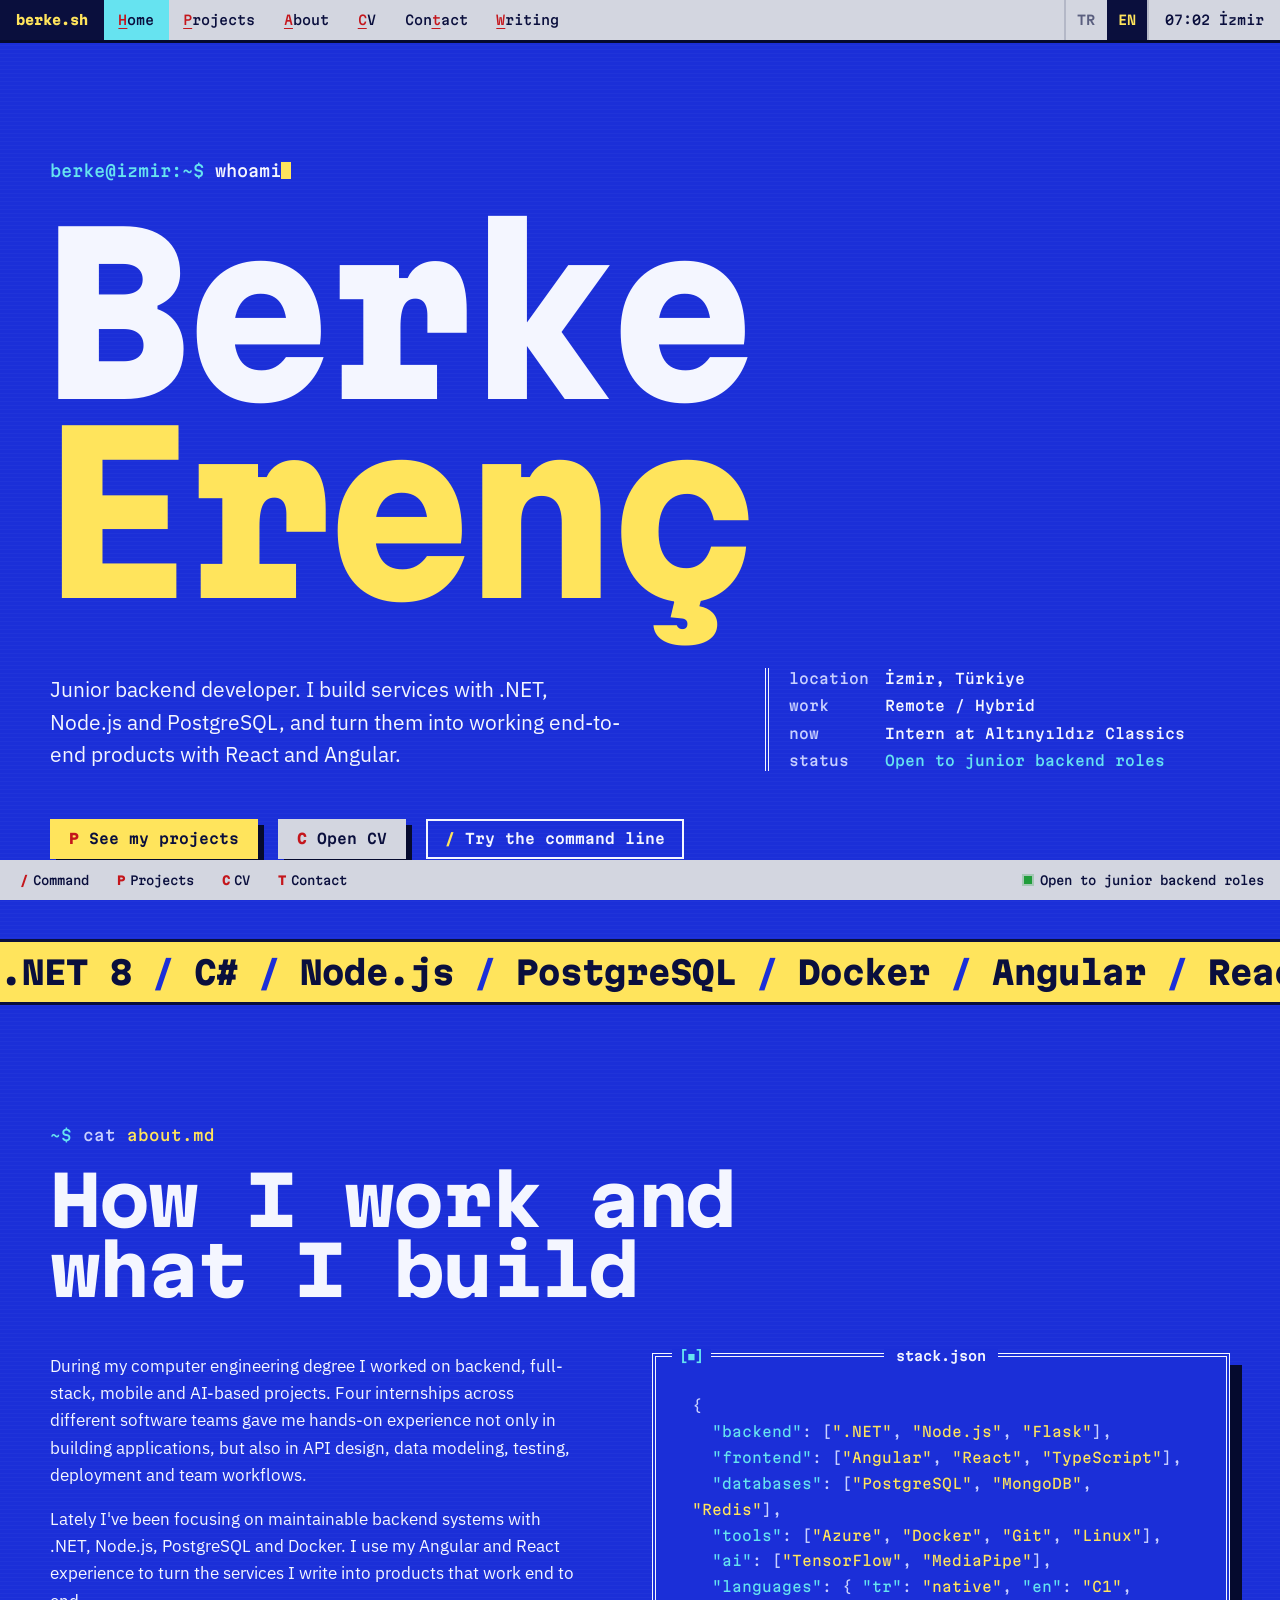
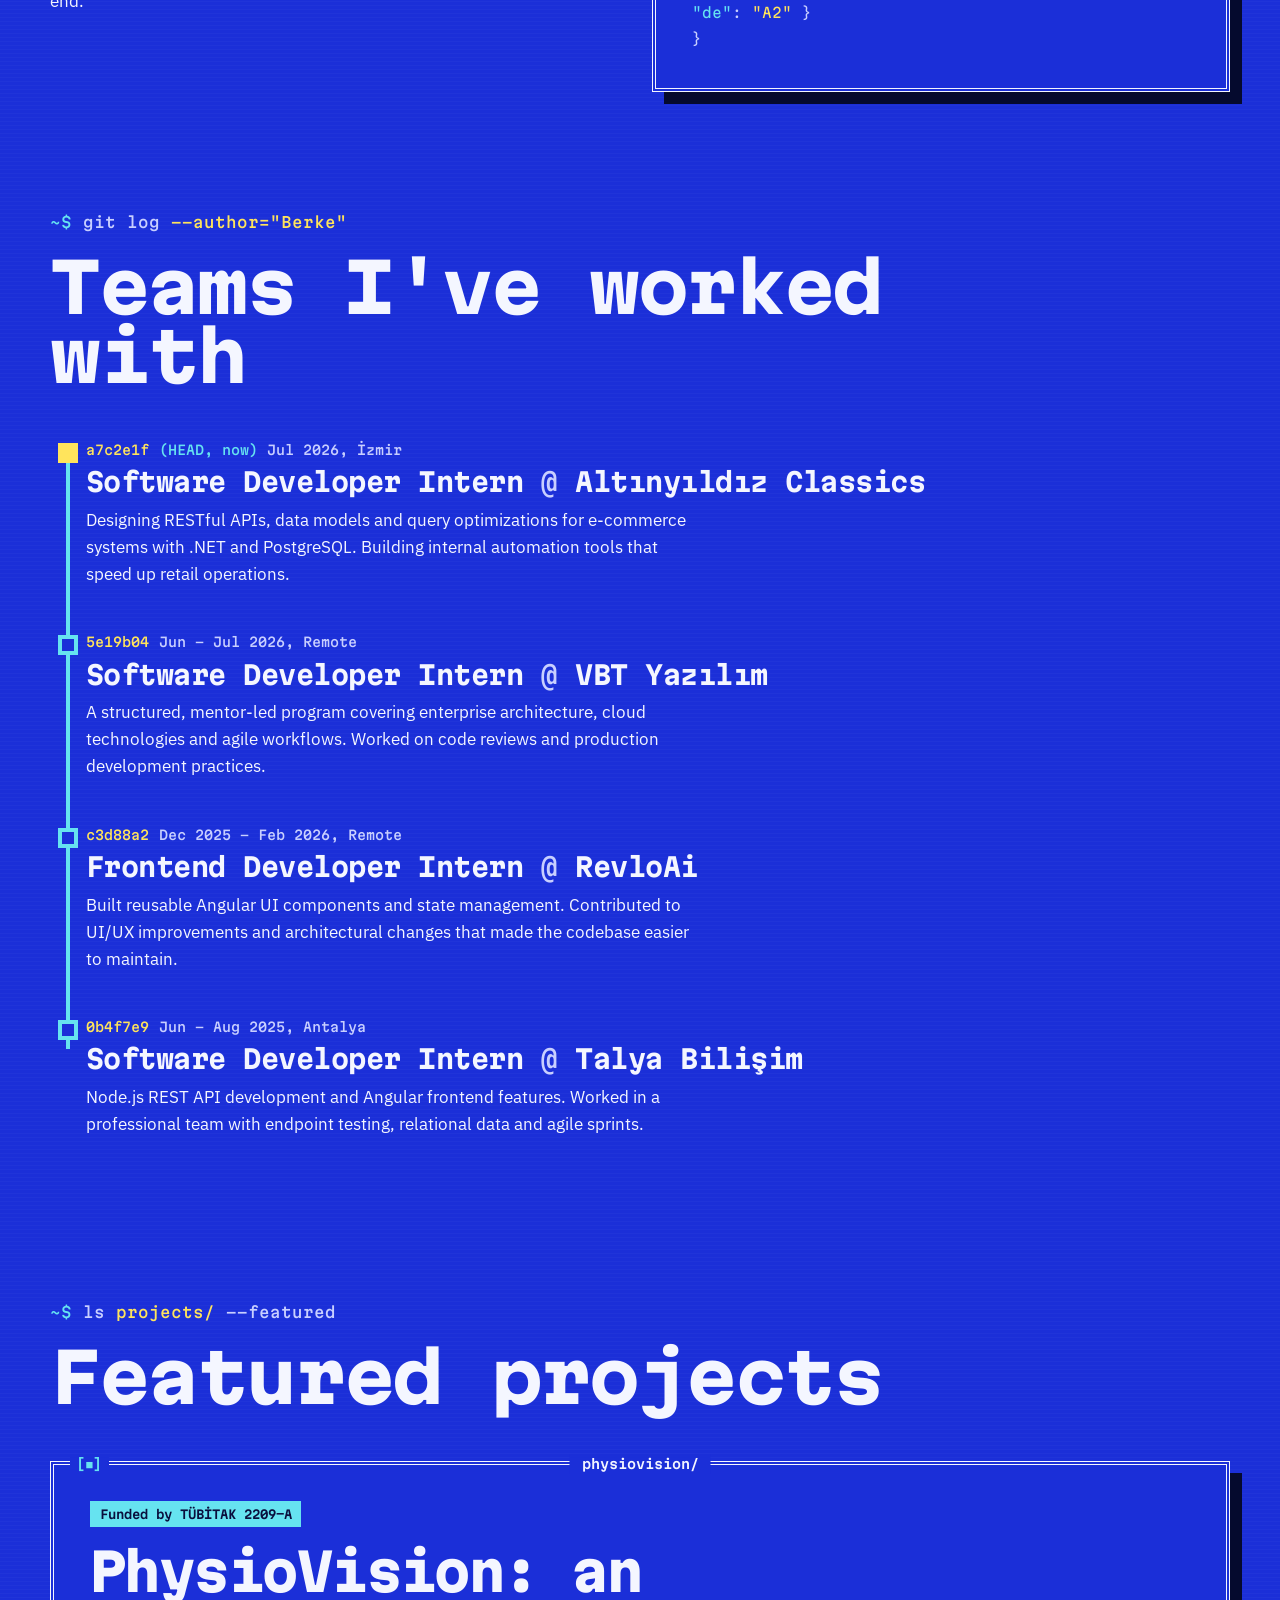
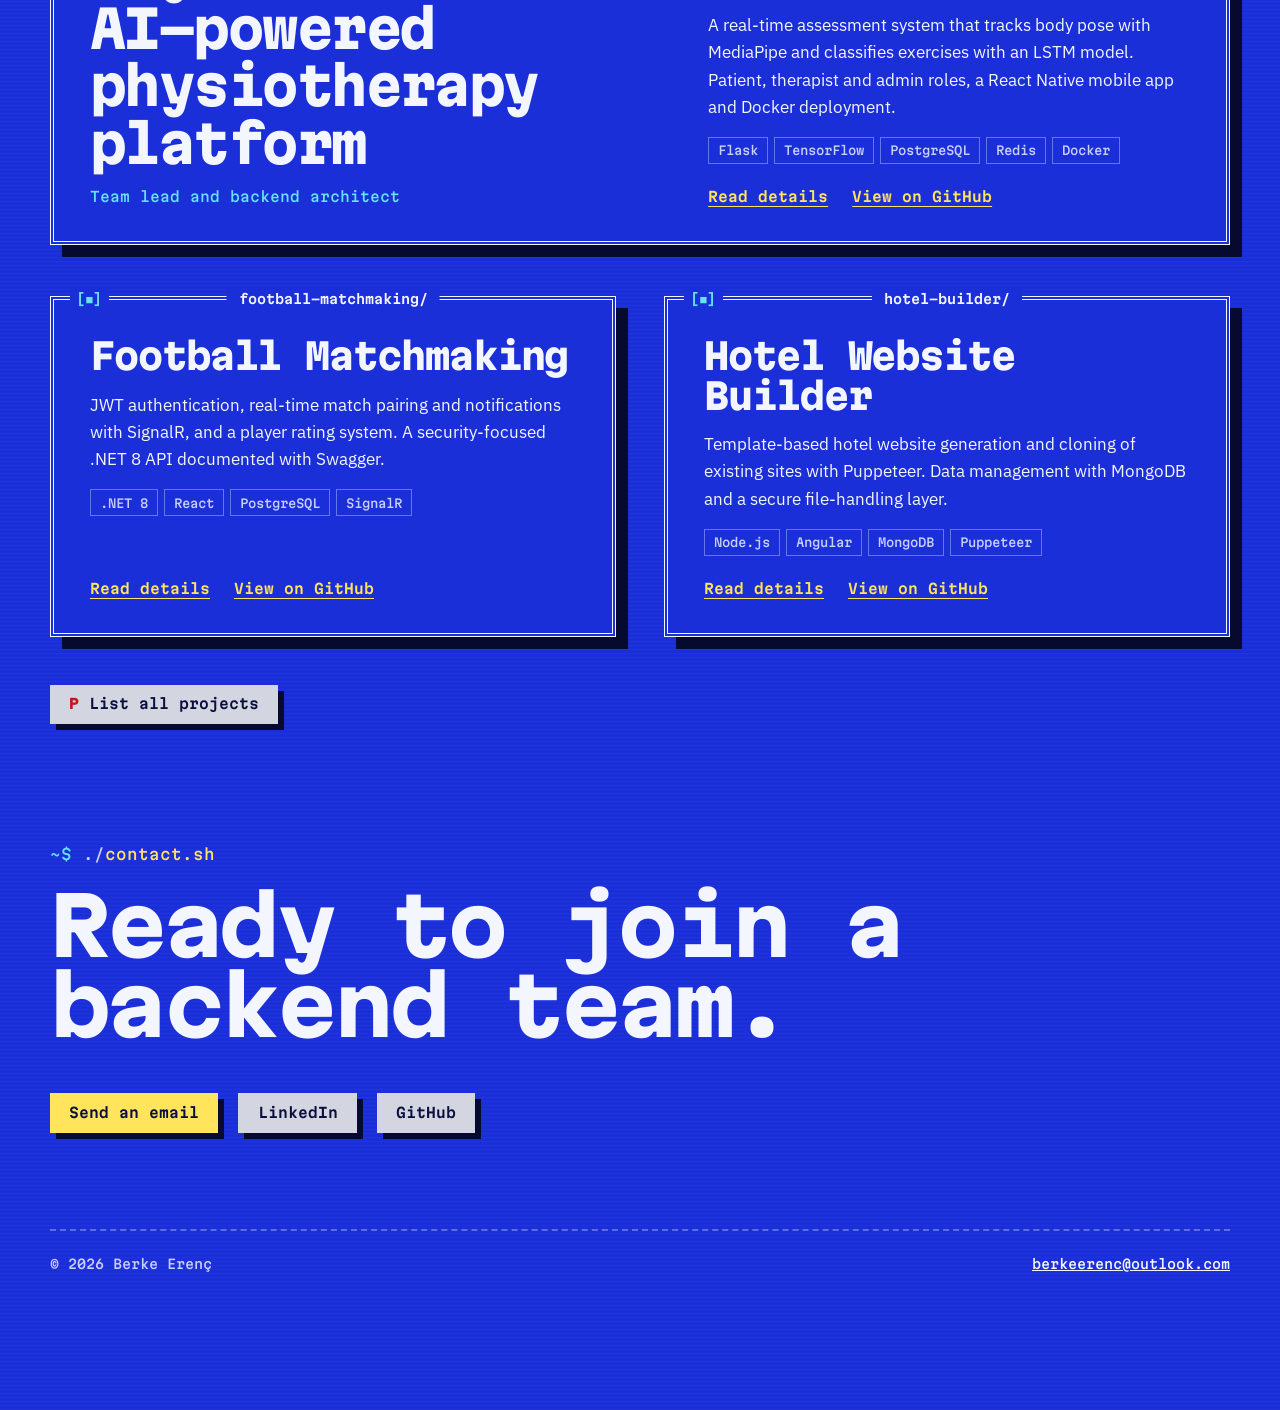
==== en/index.html @ c108ae0f "Add English version of the site - English pages under /en/ (home, projects, contact, writing) - TR/E" ====
<!DOCTYPE html>
<html lang="en">
<head>
  <meta charset="UTF-8">
  <meta name="viewport" content="width=device-width, initial-scale=1.0">
  <title>Berke Erenç – Junior Backend Developer</title>
  <meta name="description" content="Portfolio of Berke Erenç, a junior backend developer in İzmir, Türkiye. Backend, full-stack and AI projects built with .NET, Node.js, PostgreSQL and Angular.">
  <meta name="theme-color" content="#1B2FD8">
  <meta property="og:title" content="Berke Erenç – Junior Backend Developer">
  <meta property="og:description" content="Portfolio of Berke Erenç, a junior backend developer in İzmir, Türkiye. Backend, full-stack and AI projects built with .NET, Node.js, PostgreSQL and Angular.">
  <meta property="og:type" content="website">
  <meta property="og:locale" content="en_US">
  <meta property="og:url" content="https://berkeerenc.github.io/en/">
  <meta property="og:image" content="https://berkeerenc.github.io/og-image.svg">
  <meta name="twitter:card" content="summary_large_image">
  <meta name="twitter:title" content="Berke Erenç – Junior Backend Developer">
  <meta name="twitter:description" content="Portfolio of Berke Erenç, a junior backend developer in İzmir, Türkiye. Backend, full-stack and AI projects built with .NET, Node.js, PostgreSQL and Angular.">
  <meta name="twitter:image" content="https://berkeerenc.github.io/og-image.svg">
  <link rel="canonical" href="https://berkeerenc.github.io/en/">
  <link rel="alternate" hreflang="tr" href="https://berkeerenc.github.io/">
  <link rel="alternate" hreflang="en" href="https://berkeerenc.github.io/en/">
  <link rel="alternate" hreflang="x-default" href="https://berkeerenc.github.io/en/">
  <link rel="icon" type="image/svg+xml" href="../favicon.svg">
  <link rel="preconnect" href="https://fonts.googleapis.com">
  <link rel="preconnect" href="https://fonts.gstatic.com" crossorigin>
  <link href="https://fonts.googleapis.com/css2?family=IBM+Plex+Sans:ital,wght@0,400;0,500;0,600;1,400&family=Martian+Mono:wdth,wght@75..112.5,100..800&display=swap" rel="stylesheet">
  <link rel="stylesheet" href="../shared.css?v=326383f9">
  <style>
    /* ---------- HERO ---------- */
    .hero { padding-top: clamp(1rem, 4vw, 3rem); }
    .hero .cmd { font-size: clamp(.875rem, 1.6vw, 1rem); margin-bottom: clamp(1rem, 3vw, 2rem); }
    .hero .cmd .typed { color: var(--ink); }

    .name {
      font-family: var(--mono);
      font-size: clamp(3.4rem, 22vw, 13.5rem);
      line-height: .92;
      letter-spacing: -0.045em;
      color: var(--ink);
      margin-left: -0.04em;
      cursor: default;
      user-select: none;
    }
    .name .ch {
      display: inline-block;
      font-variation-settings: "wdth" var(--w, 100), "wght" var(--wg, 800);
    }
    .name .sp { display: block; height: 0; }
    .name:not(.in) .ch {
      opacity: 0;
      transform: translateY(.18em);
      font-variation-settings: "wdth" 75, "wght" 200;
    }
    .name.in .ch {
      transition:
        opacity .45s ease calc(var(--i) * 55ms),
        transform .7s cubic-bezier(.2, .9, .2, 1) calc(var(--i) * 55ms),
        font-variation-settings 1s cubic-bezier(.2, .9, .2, 1) calc(var(--i) * 55ms);
    }
    .name.settled .ch { transition: font-variation-settings .35s cubic-bezier(.2, .9, .3, 1); }
    /* ikinci satır sarı: soyadı terminal vurgusu gibi */
    .name .ch.last { color: var(--yellow); }

    .hero-grid {
      display: grid;
      grid-template-columns: minmax(0, 1.4fr) minmax(0, 1fr);
      gap: clamp(1.5rem, 5vw, 4rem);
      align-items: end;
      margin-top: clamp(2rem, 5vw, 3.5rem);
    }
    .hero-lede { font-size: clamp(1.0625rem, 1.9vw, 1.3125rem); line-height: 1.55; max-width: 44ch; }

    .facts {
      font: 500 .875rem/1.5 var(--mono);
      border-left: 4px double var(--ink);
      padding-left: 1.25rem;
      display: grid; grid-template-columns: auto 1fr; gap: .4rem 1rem;
    }
    .facts dt { color: var(--muted); }
    .facts dd { color: var(--ink); }
    .facts dd.on { color: var(--cyan); }

    .actions { display: flex; flex-wrap: wrap; gap: 1rem 1.25rem; margin-top: clamp(2rem, 5vw, 3rem); }
    .actions button.btn { border: 0; cursor: pointer; background: transparent; color: var(--ink); box-shadow: inset 0 0 0 2px var(--ink); }
    .actions button.btn kbd { color: var(--yellow); }
    .actions button.btn:hover { box-shadow: inset 0 0 0 2px var(--yellow); transform: none; }

    /* ---------- HAKKIMDA ---------- */
    .about-grid {
      display: grid;
      grid-template-columns: minmax(0, 1fr) minmax(0, 1.1fr);
      gap: clamp(2.5rem, 6vw, 5rem);
      align-items: start;
    }
    .json {
      font: 400 clamp(.75rem, 1.1vw, .875rem)/1.85 var(--mono);
      white-space: pre-wrap;
      overflow-x: auto;
    }
    .json .k { color: var(--cyan); }
    .json .s { color: var(--yellow); }
    .json .p { color: var(--muted); }

    /* ---------- DENEYİM: git log ---------- */
    .gitlog { list-style: none; position: relative; max-width: 900px; }
    .gitlog li {
      position: relative;
      display: grid;
      grid-template-columns: 2.25rem minmax(0, 1fr);
      padding-bottom: clamp(2rem, 4vw, 2.75rem);
    }
    .gitlog li::before {
      content: "";
      position: absolute; left: calc(1.125rem - 2px); top: .5rem; bottom: -0.25rem;
      width: 4px; background: var(--cyan);
    }
    .gitlog li:last-child::before { bottom: auto; height: 1.5rem; }
    .gitlog .node {
      position: relative; z-index: 1;
      width: 1.25rem; height: 1.25rem; margin: .2rem 0 0 .5rem;
      background: var(--blue); border: 4px solid var(--cyan);
    }
    .gitlog li:first-child .node { background: var(--yellow); border-color: var(--yellow); }
    .commit-head { font: 500 .8125rem/1.6 var(--mono); color: var(--muted); }
    .commit-head .hash { color: var(--yellow); margin-right: .6rem; }
    .commit-head .ref { color: var(--cyan); margin-right: .6rem; }
    .commit-title {
      font-family: var(--mono); font-weight: 700;
      font-size: clamp(1.125rem, 2.4vw, 1.625rem);
      line-height: 1.25; letter-spacing: -0.02em;
      margin: .35rem 0 .5rem;
    }
    .commit-title .at { color: var(--muted); font-weight: 400; }
    .commit-body { max-width: 62ch; color: var(--ink); }

    .gitlog:not(.shown) li { opacity: 0; transform: translateX(-12px); }
    .gitlog.shown li { transition: opacity .5s ease, transform .6s cubic-bezier(.2,.9,.2,1); }
    .gitlog.shown li:nth-child(2) { transition-delay: .15s; }
    .gitlog.shown li:nth-child(3) { transition-delay: .3s; }
    .gitlog.shown li:nth-child(4) { transition-delay: .45s; }

    /* ---------- PROJELER ---------- */
    .projects-grid {
      display: grid;
      grid-template-columns: repeat(2, minmax(0, 1fr));
      gap: clamp(2.5rem, 4vw, 3.25rem) clamp(2rem, 4vw, 3rem);
    }
    .proj { display: flex; flex-direction: column; gap: 1rem; transition: border-color .15s; }
    .proj.wide {
      grid-column: 1 / -1;
      display: grid; grid-template-columns: minmax(0, 1.15fr) minmax(0, 1fr);
      gap: 1.5rem clamp(2rem, 5vw, 4rem); align-items: end;
    }
    .wide-l, .wide-r { display: flex; flex-direction: column; gap: 1rem; }
    .proj:hover, .proj:focus-within { border-color: var(--yellow); }
    .proj:hover .win-title, .proj:focus-within .win-title { background: var(--yellow); color: var(--bar-ink); }
    .proj h3 {
      font-family: var(--mono); font-weight: 800;
      font-size: clamp(1.375rem, 3vw, 2.25rem);
      line-height: 1.1; letter-spacing: -0.03em;
    }
    .proj.wide h3 { font-size: clamp(1.75rem, 4.5vw, 3.25rem); max-width: 20ch; }
    .proj p { max-width: 62ch; }
    .proj .proj-role { font: 500 .875rem var(--mono); color: var(--cyan); }
    .badge {
      align-self: flex-start;
      font: 600 .75rem/1 var(--mono);
      padding: .45rem .6rem;
      background: var(--cyan); color: var(--bar-ink);
    }
    .proj-links { display: flex; flex-wrap: wrap; gap: .5rem 1.5rem; margin-top: auto; padding-top: .5rem; font: 600 .875rem var(--mono); }
    .proj-links a { color: var(--yellow); text-underline-offset: 4px; }
    .proj-links a:hover { color: var(--ink); }
    .more { margin-top: clamp(2rem, 4vw, 3rem); }

    /* ---------- İLETİŞİM ÇAĞRISI ---------- */
    .cta-line {
      font-family: var(--mono); font-weight: 800;
      font-size: clamp(2rem, 6.5vw, 5rem);
      line-height: 1; letter-spacing: -0.04em;
      font-variation-settings: "wdth" 112.5;
      max-width: 24ch;
      margin-bottom: clamp(2rem, 4vw, 2.5rem);
    }

    @media (max-width: 860px) {
      .hero-grid, .about-grid { grid-template-columns: 1fr; }
      .json { white-space: pre; font-size: .75rem; }
      .projects-grid, .proj.wide { grid-template-columns: 1fr; }
    }
  </style>
</head>
<body>
  <a class="skip-link" href="#main-content">Skip to content</a>

  <header class="menubar">
    <a class="menubar-logo" href="index.html" aria-label="Berke Erenç, home">berke.sh</a>
    <nav aria-label="Main menu">
      <ul>
        <li><a class="item" href="index.html" data-key="h" aria-current="page"><span class="key">H</span>ome</a></li>
        <li><a class="item" href="projects.html" data-key="p"><span class="key">P</span>rojects</a></li>
        <li><a class="item" href="index.html#about" data-key="a"><span class="key">A</span>bout</a></li>
        <li><a class="item" href="../Berke-Erenc-CV.pdf" data-key="c" target="_blank" rel="noopener"><span class="key">C</span>V</a></li>
        <li><a class="item" href="contact.html" data-key="t">Con<span class="key">t</span>act</a></li>
        <li><a class="item" href="blog.html" data-key="w"><span class="key">W</span>riting</a></li>
      </ul>
    </nav>
    <div class="lang-switch" role="group" aria-label="Language"><a href="../index.html" hreflang="tr" lang="tr">TR</a><a href="index.html" hreflang="en" lang="en" aria-current="true">EN</a></div>
    <span class="menubar-clock" data-clock aria-hidden="true"></span>
  </header>

  <main id="main-content">
    <div class="wrap">
      <section class="hero" aria-labelledby="hero-name">
        <p class="cmd"><span class="prompt">berke@izmir:~$</span> <span class="typed" data-type="whoami">whoami</span><span class="caret" aria-hidden="true"></span></p>
        <h1 class="name" id="hero-name" data-stretch>Berke Erenç</h1>

        <div class="hero-grid">
          <p class="hero-lede">Junior backend developer. I build services with .NET, Node.js and PostgreSQL, and turn them into working end-to-end products with React and Angular.</p>
          <dl class="facts">
            <dt>location</dt><dd>İzmir, Türkiye</dd>
            <dt>work</dt><dd>Remote / Hybrid</dd>
            <dt>now</dt><dd>Intern at Altınyıldız Classics</dd>
            <dt>status</dt><dd class="on">Open to junior backend roles</dd>
          </dl>
        </div>

        <div class="actions">
          <a class="btn primary" href="projects.html"><kbd>P</kbd>See my projects</a>
          <a class="btn" href="../Berke-Erenc-CV.pdf" target="_blank" rel="noopener"><kbd>C</kbd>Open CV</a>
          <button class="btn" type="button" data-open-palette><kbd>/</kbd>Try the command line</button>
        </div>
      </section>

      <div class="ticker" aria-label="Technologies I use">
        <div class="ticker-track">
          <ul>
            <li>.NET 8</li><li>C#</li><li>Node.js</li><li>PostgreSQL</li><li>Docker</li><li>Angular</li><li>React</li><li>TypeScript</li><li>Redis</li><li>Azure</li><li>Flask</li><li>TensorFlow</li><li>SignalR</li>
          </ul>
          <ul aria-hidden="true">
            <li>.NET 8</li><li>C#</li><li>Node.js</li><li>PostgreSQL</li><li>Docker</li><li>Angular</li><li>React</li><li>TypeScript</li><li>Redis</li><li>Azure</li><li>Flask</li><li>TensorFlow</li><li>SignalR</li>
          </ul>
        </div>
      </div>

      <section id="about" aria-labelledby="about-title">
        <p class="cmd"><span class="prompt">~$</span> cat <span class="arg">about.md</span></p>
        <h2 class="section-title" id="about-title">How I work and what I build</h2>
        <div class="about-grid">
          <div class="prose">
            <p>During my computer engineering degree I worked on backend, full-stack, mobile and AI-based projects. Four internships across different software teams gave me hands-on experience not only in building applications, but also in API design, data modeling, testing, deployment and team workflows.</p>
            <p>Lately I've been focusing on maintainable backend systems with .NET, Node.js, PostgreSQL and Docker. I use my Angular and React experience to turn the services I write into products that work end to end.</p>
          </div>
          <div class="win">
            <span class="win-close" aria-hidden="true">[■]</span>
            <span class="win-title">stack.json</span>
<pre class="json" aria-label="Technical skills"><span class="p">{</span>
  <span class="k">"backend"</span><span class="p">:</span> <span class="p">[</span><span class="s">".NET"</span><span class="p">,</span> <span class="s">"Node.js"</span><span class="p">,</span> <span class="s">"Flask"</span><span class="p">],</span>
  <span class="k">"frontend"</span><span class="p">:</span> <span class="p">[</span><span class="s">"Angular"</span><span class="p">,</span> <span class="s">"React"</span><span class="p">,</span> <span class="s">"TypeScript"</span><span class="p">],</span>
  <span class="k">"databases"</span><span class="p">:</span> <span class="p">[</span><span class="s">"PostgreSQL"</span><span class="p">,</span> <span class="s">"MongoDB"</span><span class="p">,</span> <span class="s">"Redis"</span><span class="p">],</span>
  <span class="k">"tools"</span><span class="p">:</span> <span class="p">[</span><span class="s">"Azure"</span><span class="p">,</span> <span class="s">"Docker"</span><span class="p">,</span> <span class="s">"Git"</span><span class="p">,</span> <span class="s">"Linux"</span><span class="p">],</span>
  <span class="k">"ai"</span><span class="p">:</span> <span class="p">[</span><span class="s">"TensorFlow"</span><span class="p">,</span> <span class="s">"MediaPipe"</span><span class="p">],</span>
  <span class="k">"languages"</span><span class="p">:</span> <span class="p">{</span> <span class="k">"tr"</span><span class="p">:</span> <span class="s">"native"</span><span class="p">,</span> <span class="k">"en"</span><span class="p">:</span> <span class="s">"C1"</span><span class="p">,</span> <span class="k">"de"</span><span class="p">:</span> <span class="s">"A2"</span> <span class="p">}</span>
<span class="p">}</span></pre>
          </div>
        </div>
      </section>

      <section id="experience" aria-labelledby="exp-title">
        <p class="cmd"><span class="prompt">~$</span> git log <span class="arg">--author="Berke"</span></p>
        <h2 class="section-title" id="exp-title">Teams I've worked with</h2>
        <ol class="gitlog" data-gitlog>
          <li>
            <span class="node" aria-hidden="true"></span>
            <div>
              <p class="commit-head"><span class="hash">a7c2e1f</span><span class="ref">(HEAD, now)</span>Jul 2026, İzmir</p>
              <h3 class="commit-title">Software Developer Intern <span class="at">@</span> Altınyıldız Classics</h3>
              <p class="commit-body">Designing RESTful APIs, data models and query optimizations for e-commerce systems with .NET and PostgreSQL. Building internal automation tools that speed up retail operations.</p>
            </div>
          </li>
          <li>
            <span class="node" aria-hidden="true"></span>
            <div>
              <p class="commit-head"><span class="hash">5e19b04</span>Jun – Jul 2026, Remote</p>
              <h3 class="commit-title">Software Developer Intern <span class="at">@</span> VBT Yazılım</h3>
              <p class="commit-body">A structured, mentor-led program covering enterprise architecture, cloud technologies and agile workflows. Worked on code reviews and production development practices.</p>
            </div>
          </li>
          <li>
            <span class="node" aria-hidden="true"></span>
            <div>
              <p class="commit-head"><span class="hash">c3d88a2</span>Dec 2025 – Feb 2026, Remote</p>
              <h3 class="commit-title">Frontend Developer Intern <span class="at">@</span> RevloAi</h3>
              <p class="commit-body">Built reusable Angular UI components and state management. Contributed to UI/UX improvements and architectural changes that made the codebase easier to maintain.</p>
            </div>
          </li>
          <li>
            <span class="node" aria-hidden="true"></span>
            <div>
              <p class="commit-head"><span class="hash">0b4f7e9</span>Jun – Aug 2025, Antalya</p>
              <h3 class="commit-title">Software Developer Intern <span class="at">@</span> Talya Bilişim</h3>
              <p class="commit-body">Node.js REST API development and Angular frontend features. Worked in a professional team with endpoint testing, relational data and agile sprints.</p>
            </div>
          </li>
        </ol>
      </section>

      <section id="projects" aria-labelledby="proj-title">
        <p class="cmd"><span class="prompt">~$</span> ls <span class="arg">projects/</span> --featured</p>
        <h2 class="section-title" id="proj-title">Featured projects</h2>
        <div class="projects-grid">
          <article class="win proj wide">
            <span class="win-close" aria-hidden="true">[■]</span>
            <span class="win-title">physiovision/</span>
            <div class="wide-l">
              <span class="badge">Funded by TÜBİTAK 2209-A</span>
              <h3>PhysioVision: an AI-powered physiotherapy platform</h3>
              <p class="proj-role">Team lead and backend architect</p>
            </div>
            <div class="wide-r">
            <p>A real-time assessment system that tracks body pose with MediaPipe and classifies exercises with an LSTM model. Patient, therapist and admin roles, a React Native mobile app and Docker deployment.</p>
            <ul class="tags"><li>Flask</li><li>TensorFlow</li><li>PostgreSQL</li><li>Redis</li><li>Docker</li></ul>
            <div class="proj-links">
              <a href="projects.html#physiovision">Read details</a>
              <a href="https://github.com/berkeerenc/PhysioVision" target="_blank" rel="noopener">View on GitHub</a>
            </div>
            </div>
          </article>
          <article class="win proj">
            <span class="win-close" aria-hidden="true">[■]</span>
            <span class="win-title">football-matchmaking/</span>
            <h3>Football Matchmaking</h3>
            <p>JWT authentication, real-time match pairing and notifications with SignalR, and a player rating system. A security-focused .NET 8 API documented with Swagger.</p>
            <ul class="tags"><li>.NET 8</li><li>React</li><li>PostgreSQL</li><li>SignalR</li></ul>
            <div class="proj-links">
              <a href="projects.html#football">Read details</a>
              <a href="https://github.com/berkeerenc/Football_Matchmaking_and_Scouting_Application" target="_blank" rel="noopener">View on GitHub</a>
            </div>
          </article>
          <article class="win proj">
            <span class="win-close" aria-hidden="true">[■]</span>
            <span class="win-title">hotel-builder/</span>
            <h3>Hotel Website Builder</h3>
            <p>Template-based hotel website generation and cloning of existing sites with Puppeteer. Data management with MongoDB and a secure file-handling layer.</p>
            <ul class="tags"><li>Node.js</li><li>Angular</li><li>MongoDB</li><li>Puppeteer</li></ul>
            <div class="proj-links">
              <a href="projects.html#hotel-builder">Read details</a>
              <a href="https://github.com/berkeerenc/WebsiteBuilder" target="_blank" rel="noopener">View on GitHub</a>
            </div>
          </article>
        </div>
        <p class="more"><a class="btn" href="projects.html"><kbd>P</kbd>List all projects</a></p>
      </section>

      <section id="contact" aria-labelledby="cta-title">
        <p class="cmd"><span class="prompt">~$</span> ./<span class="arg">contact.sh</span></p>
        <h2 class="cta-line" id="cta-title">Ready to join a backend team.</h2>
        <div class="actions">
          <a class="btn primary" href="mailto:berkeerenc@outlook.com">Send an email</a>
          <a class="btn" href="https://linkedin.com/in/berke-erenc" target="_blank" rel="noopener">LinkedIn</a>
          <a class="btn" href="https://github.com/berkeerenc" target="_blank" rel="noopener">GitHub</a>
        </div>
      </section>

      <footer class="site-footer">
        <span>© <span data-year>2026</span> Berke Erenç</span>
        <a href="mailto:berkeerenc@outlook.com">berkeerenc@outlook.com</a>
      </footer>
    </div>
  </main>

  <footer class="statusbar" aria-label="Shortcuts">
    <button type="button" data-open-palette><kbd>/</kbd>Command</button>
    <button type="button" class="hide-sm" onclick="location.href='projects.html'"><kbd>P</kbd>Projects</button>
    <button type="button" class="hide-sm" onclick="window.open('../Berke-Erenc-CV.pdf','_blank','noopener')"><kbd>C</kbd>CV</button>
    <button type="button" class="hide-sm" onclick="location.href='contact.html'"><kbd>T</kbd>Contact</button>
    <span class="status-right"><span class="status-dot" aria-hidden="true"></span><span class="hide-sm">Open to junior backend roles</span><span class="show-sm">Open to work</span></span>
  </footer>

  <div class="palette" id="palette" role="dialog" aria-modal="true" aria-label="Command line" aria-hidden="true">
    <div class="win">
      <span class="win-close" aria-hidden="true">[■]</span>
      <span class="win-title">berke.sh</span>
      <div class="palette-log" aria-live="polite"></div>
      <form class="palette-form" autocomplete="off">
        <label for="palette-input">$</label>
        <input id="palette-input" type="text" spellcheck="false" placeholder="type help, press Enter">
      </form>
      <p class="palette-hint">Press Esc to close. Letter shortcuts work on the page too: P, A, C, T.</p>
    </div>
  </div>

  <script src="../shared.js?v=90786019" defer></script>
</body>
</html>
---- shared.css ----
/* =========================================================
   berke.sh — terminal / IDE kimliği
   Elektrik mavisi zemin, gri menü çubuğu, çift çizgili pencereler
   ========================================================= */

*, *::before, *::after { box-sizing: border-box; margin: 0; padding: 0; }

:root {
  --blue: #1B2FD8;
  --blue-deep: #1424B0;
  --ink: #F4F6FF;
  --muted: #C8CFFF;
  --yellow: #FFE45C;
  --cyan: #66E3F0;
  --red: #C4161C;
  --bar: #D3D6E0;
  --bar-ink: #0A0F3D;
  --shadow: #050A2E;

  --mono: 'Martian Mono', ui-monospace, 'SFMono-Regular', Menlo, monospace;
  --sans: 'IBM Plex Sans', system-ui, sans-serif;

  --bar-h: 40px;
  --gutter: clamp(1rem, 4vw, 3rem);
  --measure: 66ch;
}

html { scroll-behavior: smooth; scroll-padding-top: calc(var(--bar-h) + 1.5rem); }

body {
  font-family: var(--sans);
  font-size: 1.0625rem;
  line-height: 1.6;
  color: var(--ink);
  background: var(--blue);
  /* ince tarama çizgileri: ekran hissi */
  background-image: repeating-linear-gradient(0deg, rgba(255,255,255,0.025) 0 1px, transparent 1px 4px);
  overflow-x: hidden;
  padding-top: var(--bar-h);
  padding-bottom: var(--bar-h);
  -webkit-font-smoothing: antialiased;
}

::selection { background: var(--yellow); color: var(--bar-ink); }

a { color: inherit; }
img { max-width: 100%; display: block; }

.skip-link {
  position: absolute; top: -100%; left: 1rem; z-index: 9999;
  padding: .5rem 1rem; background: var(--yellow); color: var(--bar-ink);
  font: 600 .875rem var(--mono); text-decoration: none;
}
.skip-link:focus { top: var(--bar-h); }

:focus-visible { outline: 3px solid var(--yellow); outline-offset: 3px; }

.sr-only {
  position: absolute; width: 1px; height: 1px; padding: 0; margin: -1px;
  overflow: hidden; clip: rect(0,0,0,0); white-space: nowrap; border: 0;
}

/* ===== MENÜ ÇUBUĞU ===== */
.menubar {
  position: fixed; inset: 0 0 auto 0; z-index: 100;
  height: var(--bar-h);
  display: flex; align-items: stretch;
  background: var(--bar); color: var(--bar-ink);
  font: 500 .8125rem/1 var(--mono);
  box-shadow: 0 3px 0 var(--shadow);
}
.menubar-logo {
  display: flex; align-items: center; gap: .5rem;
  padding: 0 1rem; text-decoration: none; font-weight: 800;
  background: var(--bar-ink); color: var(--yellow);
  flex-shrink: 0;
}
.menubar nav { display: flex; overflow-x: auto; scrollbar-width: none; flex: 1; }
.menubar nav::-webkit-scrollbar { display: none; }
.menubar ul { display: flex; list-style: none; }
.menubar a.item {
  display: flex; align-items: center; height: 100%;
  padding: 0 .9rem; text-decoration: none; white-space: nowrap;
}
.menubar a.item:hover, .menubar a.item:focus-visible { background: var(--bar-ink); color: var(--ink); outline: none; }
.menubar a.item[aria-current="page"] { background: var(--cyan); color: var(--bar-ink); }
.menubar .key { color: var(--red); text-decoration: underline; text-underline-offset: 3px; }
.menubar a.item:hover .key, .menubar a.item:focus-visible .key { color: var(--yellow); }
.lang-switch { display: flex; align-items: stretch; flex-shrink: 0; border-left: 2px solid rgba(10,15,61,.15); }
.lang-switch a {
  display: flex; align-items: center; padding: 0 .7rem;
  text-decoration: none; color: rgba(10,15,61,.6); font-weight: 600;
}
.lang-switch a:hover, .lang-switch a:focus-visible { background: var(--bar-ink); color: var(--ink); outline: none; }
.lang-switch a[aria-current] { background: var(--bar-ink); color: var(--yellow); }
.menubar-clock { display: flex; align-items: center; padding: 0 1rem; flex-shrink: 0; border-left: 2px solid rgba(10,15,61,.15); }

/* ===== DURUM ÇUBUĞU ===== */
.statusbar {
  position: fixed; inset: auto 0 0 0; z-index: 100;
  height: var(--bar-h);
  display: flex; align-items: center; gap: 1.25rem;
  padding: 0 1rem;
  background: var(--bar); color: var(--bar-ink);
  font: 500 .75rem/1 var(--mono);
  white-space: nowrap; overflow: hidden;
}
.statusbar button {
  font: inherit; color: inherit; background: none; border: 0; cursor: pointer;
  padding: .35rem .25rem;
}
.statusbar button:hover { background: var(--bar-ink); color: var(--ink); }
.statusbar kbd { font: inherit; color: var(--red); font-weight: 800; margin-right: .3rem; }
.statusbar button:hover kbd { color: var(--yellow); }
.statusbar .status-right { margin-left: auto; display: flex; align-items: center; gap: .5rem; }
.status-dot { width: 8px; height: 8px; background: #1F9D3A; box-shadow: 0 0 0 2px rgba(31,157,58,.25); }

/* ===== DÜZEN ===== */
main { padding: clamp(2rem, 6vw, 4.5rem) var(--gutter) clamp(3rem, 8vw, 6rem); }
.wrap { max-width: 1180px; margin: 0 auto; }

section + section { margin-top: clamp(4rem, 10vw, 7.5rem); }

/* Bölüm başlığı: komut satırı biçiminde */
.cmd {
  font: 500 clamp(.8125rem, 1.4vw, .9375rem)/1.4 var(--mono);
  color: var(--muted);
  margin-bottom: 1.25rem;
}
.cmd .prompt { color: var(--cyan); }
.cmd .arg { color: var(--yellow); }

.section-title {
  font-family: var(--mono);
  font-weight: 800;
  font-size: clamp(2rem, 6vw, 4.25rem);
  line-height: 1.02;
  letter-spacing: -0.03em;
  font-stretch: 112.5%;
  font-variation-settings: "wdth" 112.5;
  margin-bottom: clamp(1.75rem, 4vw, 3rem);
  max-width: 18ch;
}

.prose { max-width: var(--measure); }
.prose p + p { margin-top: 1em; }
.prose p { color: var(--ink); }

/* ===== PENCERE ===== */
.win {
  position: relative;
  border: 4px double var(--ink);
  background: var(--blue);
  box-shadow: 12px 12px 0 var(--shadow);
  padding: clamp(1.5rem, 3vw, 2.25rem) clamp(1.25rem, 3vw, 2.25rem);
}
.win-title {
  position: absolute; top: -0.85em; left: 50%; transform: translateX(-50%);
  padding: 0 .75rem;
  background: var(--blue);
  font: 600 .8125rem/1.6 var(--mono);
  white-space: nowrap; max-width: calc(100% - 3rem); overflow: hidden; text-overflow: ellipsis;
}
.win-close {
  position: absolute; top: -0.85em; left: 1rem;
  padding: 0 .4rem; background: var(--blue);
  font: 600 .8125rem/1.6 var(--mono); color: var(--cyan);
}

/* ===== BUTON / KOMUT LİNKİ ===== */
.btn {
  display: inline-flex; align-items: center; gap: .6rem;
  padding: .8rem 1.2rem;
  font: 600 .875rem/1 var(--mono);
  text-decoration: none;
  background: var(--bar); color: var(--bar-ink);
  box-shadow: 6px 6px 0 var(--shadow);
  transition: transform .12s ease, box-shadow .12s ease;
}
.btn kbd { font: inherit; color: var(--red); font-weight: 800; }
.btn:hover { transform: translate(-2px, -2px); box-shadow: 8px 8px 0 var(--shadow); }
.btn:active { transform: translate(6px, 6px); box-shadow: 0 0 0 var(--shadow); }
.btn.primary { background: var(--yellow); }

/* ===== ETİKET ===== */
.tags { display: flex; flex-wrap: wrap; gap: .4rem; list-style: none; }
.tags li {
  font: 500 .75rem/1 var(--mono);
  padding: .4rem .55rem;
  border: 1px solid rgba(244,246,255,.35);
  color: var(--muted);
}

/* ===== KAYAN ŞERİT ===== */
.ticker {
  width: 100vw;
  margin: clamp(3rem, 8vw, 5rem) 0 clamp(4rem, 10vw, 7.5rem) calc(50% - 50vw);
  background: var(--yellow); color: var(--bar-ink);
  overflow: hidden;
  border-block: 3px solid var(--bar-ink);
}
.ticker-track {
  display: flex; width: max-content;
  animation: ticker 38s linear infinite;
}
.ticker:hover .ticker-track { animation-play-state: paused; }
.ticker ul { display: flex; list-style: none; }
.ticker li {
  font: 800 clamp(1.25rem, 3vw, 2rem)/1 var(--mono);
  padding: .9rem 0;
  white-space: nowrap;
}
.ticker li::after { content: "/"; margin: 0 1.25rem; color: var(--blue); }
@keyframes ticker { to { transform: translateX(-50%); } }

/* ===== FOOTER ===== */
.site-footer {
  margin-top: clamp(4rem, 10vw, 6rem);
  padding-top: 1.5rem;
  border-top: 2px dashed rgba(244,246,255,.3);
  display: flex; flex-wrap: wrap; justify-content: space-between; gap: 1rem;
  font: 500 .8125rem/1.5 var(--mono); color: var(--muted);
}
.site-footer a { color: var(--ink); }

/* ===== KOMUT PALETİ ===== */
.palette {
  position: fixed; inset: 0; z-index: 500;
  display: none; align-items: flex-start; justify-content: center;
  padding: 12vh var(--gutter) 0;
  background: rgba(5,10,46,.6);
}
.palette.open { display: flex; }
.palette .win { width: min(680px, 100%); background: var(--bar-ink); border-color: var(--cyan); }
.palette .win-title, .palette .win-close { background: var(--bar-ink); }
.palette-log {
  font: 400 .8125rem/1.7 var(--mono);
  max-height: 46vh; overflow-y: auto;
  margin-bottom: .75rem;
  white-space: pre-wrap;
}
.palette-log .out { color: var(--muted); }
.palette-log .ok { color: var(--cyan); }
.palette-log .err { color: #FF8A8A; }
.palette-log .echo { color: var(--ink); }
.palette-log .echo::before { content: "$ "; color: var(--yellow); }
.palette-form { display: flex; gap: .6rem; align-items: center; font: 500 .9375rem var(--mono); }
.palette-form label { color: var(--yellow); }
.palette-form input {
  flex: 1; min-width: 0;
  background: transparent; border: 0; color: var(--ink);
  font: inherit; caret-color: var(--yellow);
}
.palette-form input:focus { outline: none; }
.palette-hint { margin-top: .9rem; font: 400 .75rem var(--mono); color: var(--muted); }

/* ===== İMLEÇ ===== */
.caret {
  display: inline-block; width: .6em; height: 1.1em;
  background: var(--yellow); vertical-align: -0.15em;
  animation: blink 1.05s steps(1) infinite;
}
@keyframes blink { 50% { opacity: 0; } }

/* ===== MOBİL ===== */
.show-sm { display: none; }
@media (max-width: 720px) {
  .menubar-clock { display: none; }
  .menubar li:first-child { display: none; }
  .menubar a.item { padding: 0 .7rem; }
  .statusbar .show-sm { display: inline; }
  .statusbar .hide-sm { display: none; }
  .win { box-shadow: 7px 7px 0 var(--shadow); }
  body { font-size: 1rem; }
}

/* ===== HAREKET AZALTMA ===== */
@media (prefers-reduced-motion: reduce) {
  html { scroll-behavior: auto; }
  *, *::before, *::after { animation-duration: .001ms !important; animation-iteration-count: 1 !important; transition-duration: .001ms !important; }
  .ticker-track { animation: none; }
  .caret { animation: none; }
}
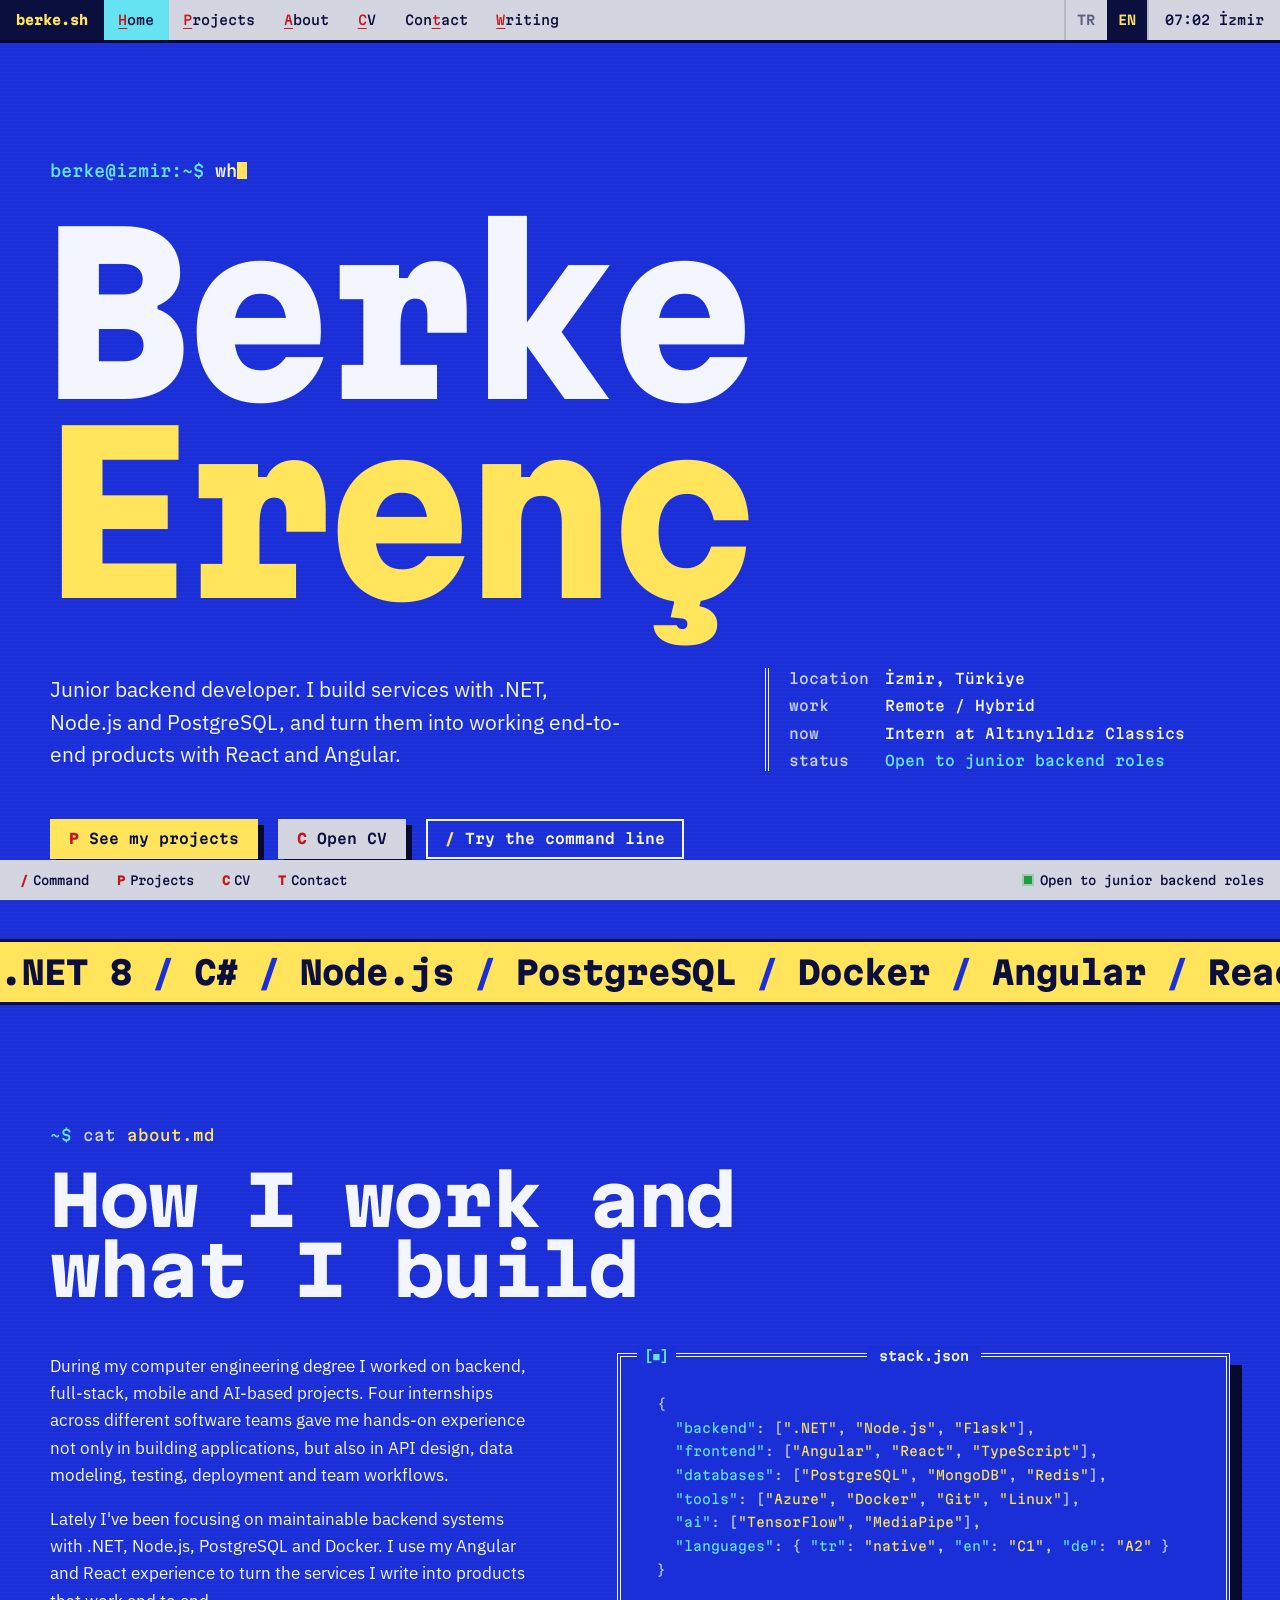
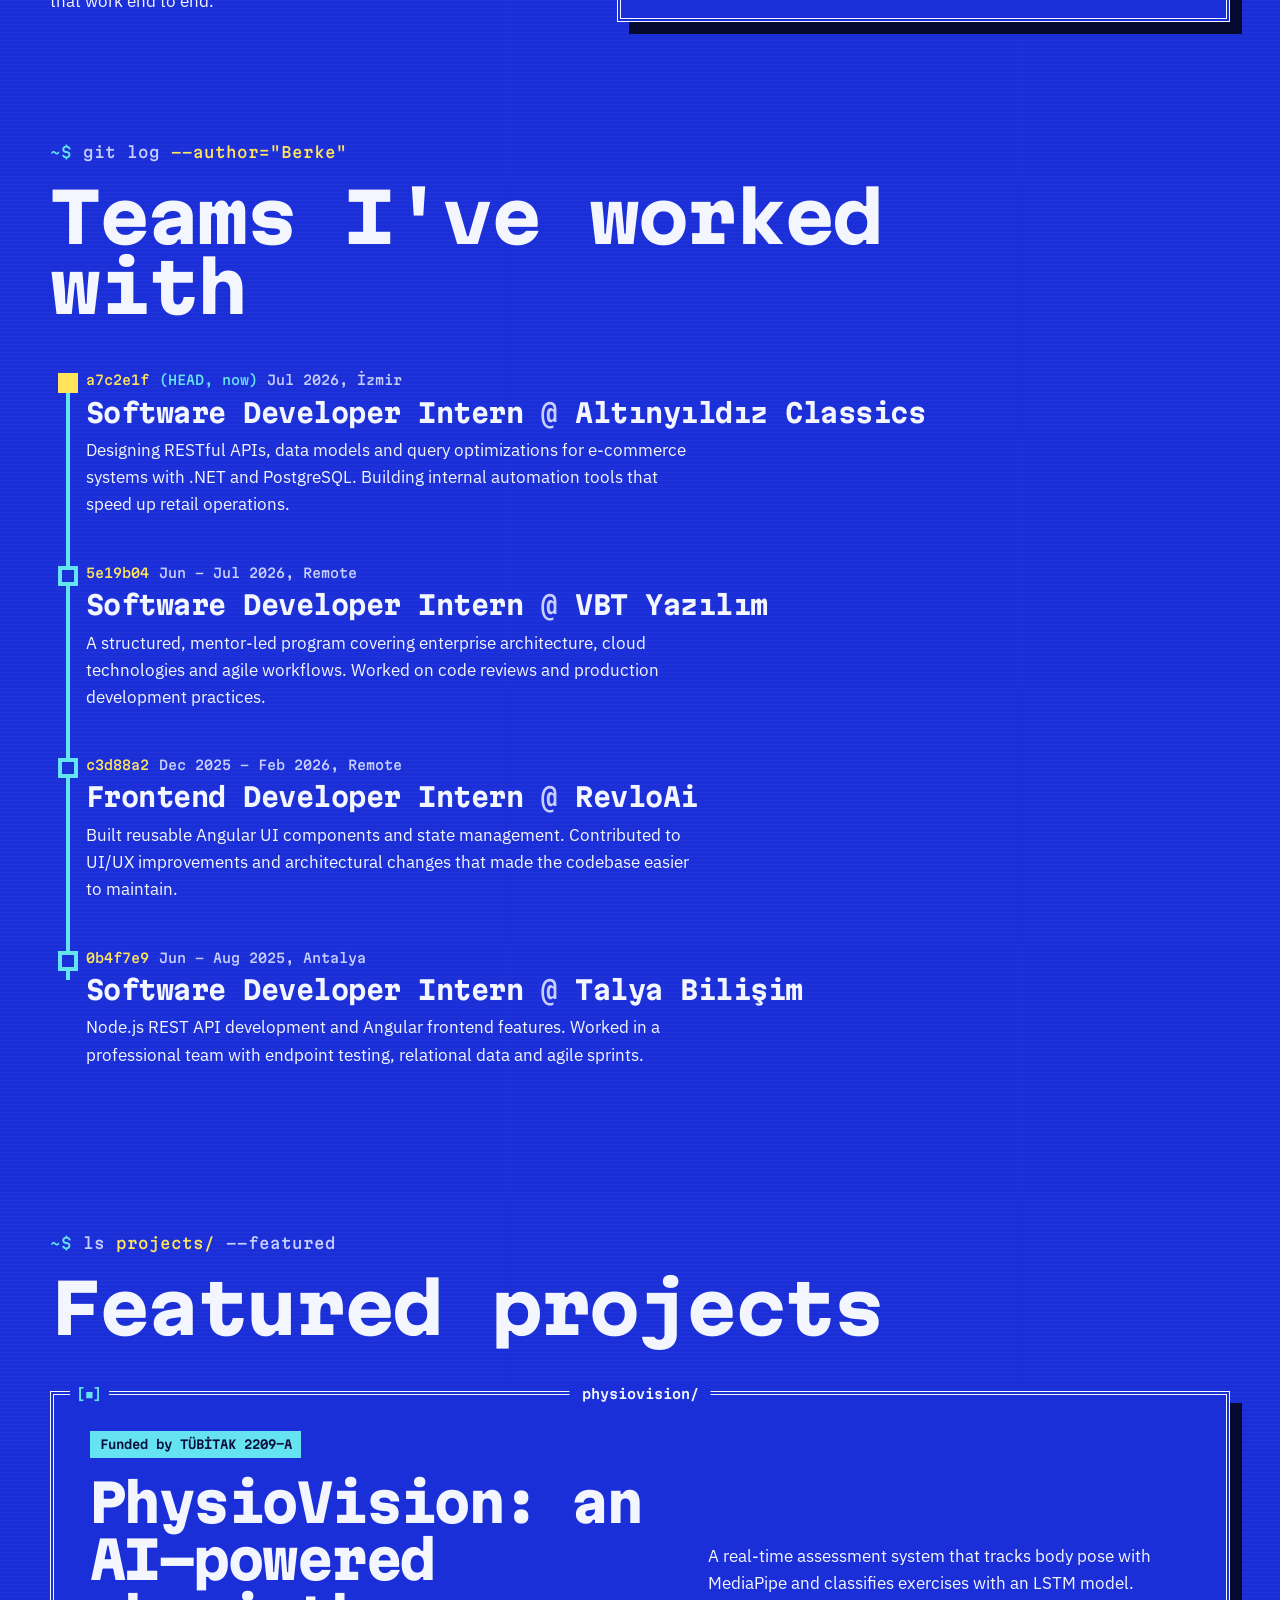
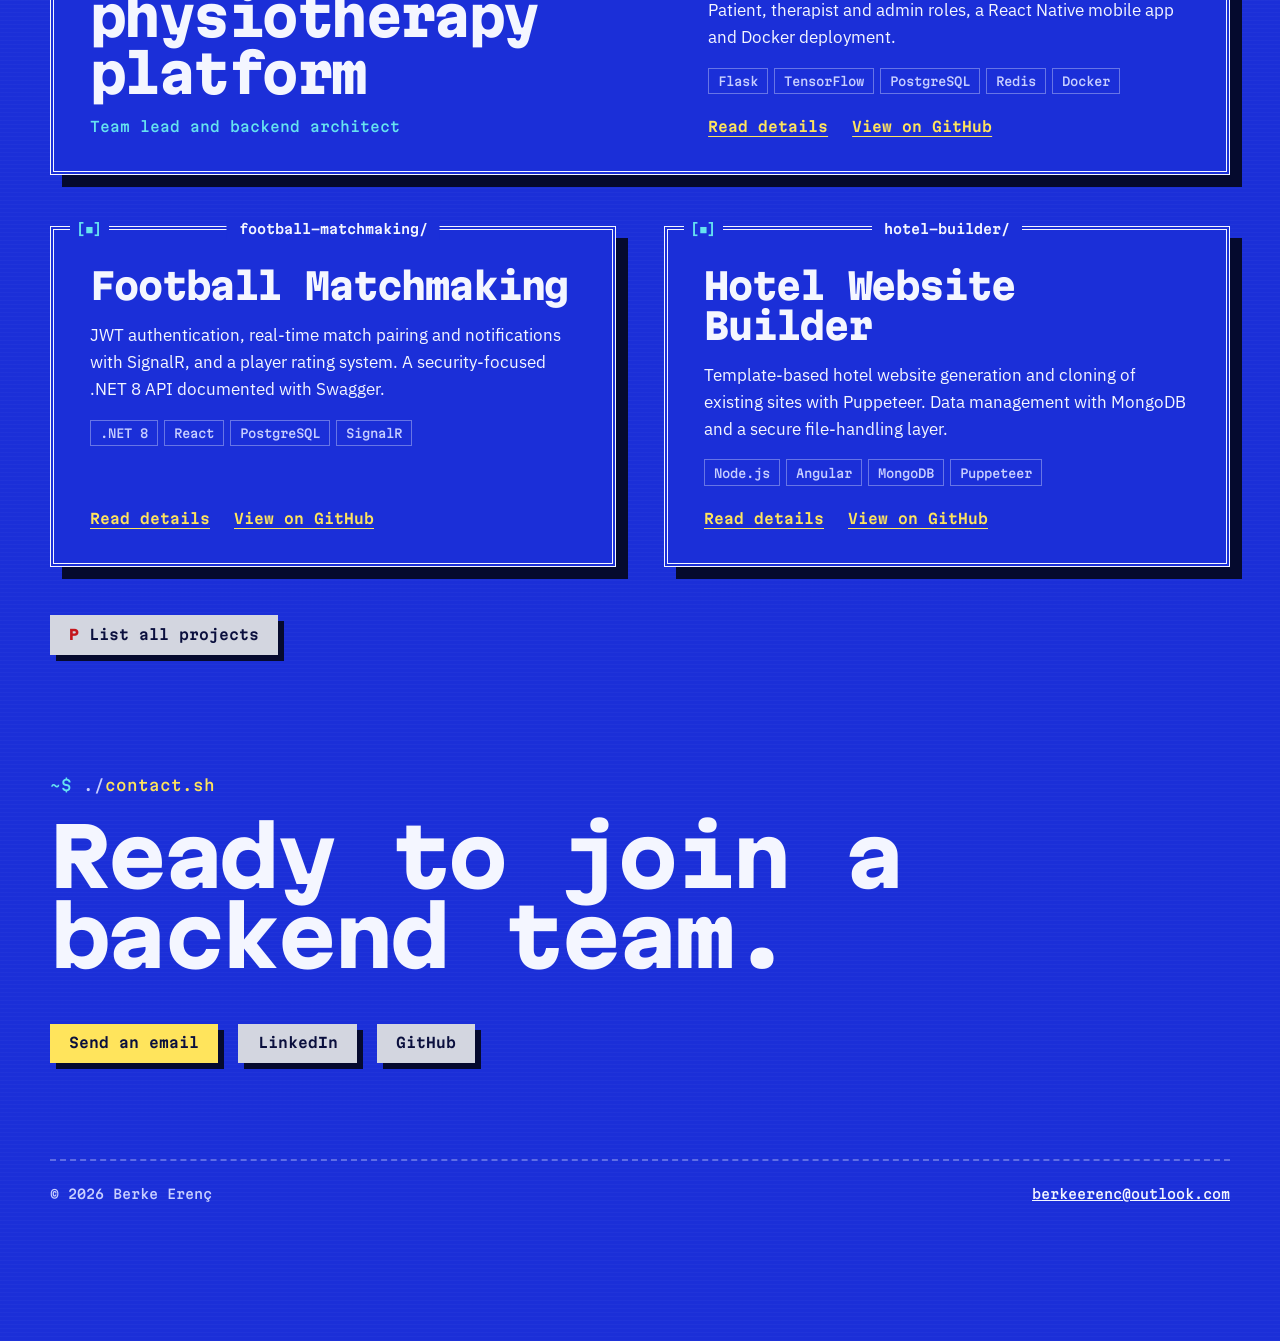
==== commit d5aabc66: "Add BIOS-style boot intro on the home page - First visit per session shows a short boot sequence (ab" ====
--- a/en/index.html
+++ b/en/index.html
@@ -24,7 +24,7 @@
   <link rel="preconnect" href="https://fonts.googleapis.com">
   <link rel="preconnect" href="https://fonts.gstatic.com" crossorigin>
   <link href="https://fonts.googleapis.com/css2?family=IBM+Plex+Sans:ital,wght@0,400;0,500;0,600;1,400&family=Martian+Mono:wdth,wght@75..112.5,100..800&display=swap" rel="stylesheet">
-  <link rel="stylesheet" href="../shared.css?v=326383f9">
+  <link rel="stylesheet" href="../shared.css?v=eb35180d">
   <style>
     /* ---------- HERO ---------- */
     .hero { padding-top: clamp(1rem, 4vw, 3rem); }
@@ -88,13 +88,14 @@
     /* ---------- HAKKIMDA ---------- */
     .about-grid {
       display: grid;
-      grid-template-columns: minmax(0, 1fr) minmax(0, 1.1fr);
+      grid-template-columns: minmax(0, 1fr) minmax(0, 1.25fr);
       gap: clamp(2.5rem, 6vw, 5rem);
       align-items: start;
     }
     .json {
-      font: 400 clamp(.75rem, 1.1vw, .875rem)/1.85 var(--mono);
-      white-space: pre-wrap;
+      font: 400 clamp(.75rem, 1vw, .8125rem)/1.85 var(--mono);
+      white-space: pre;
+      overflow-x: auto;
       overflow-x: auto;
     }
     .json .k { color: var(--cyan); }
@@ -189,6 +190,16 @@
       .projects-grid, .proj.wide { grid-template-columns: 1fr; }
     }
   </style>
+  <script>
+    (function () {
+      var seen = false;
+      try { seen = !!sessionStorage.getItem('berke-booted'); } catch (e) {}
+      if (!seen && !matchMedia('(prefers-reduced-motion: reduce)').matches) {
+        document.documentElement.classList.add('booting');
+        setTimeout(function () { document.documentElement.classList.remove('booting'); }, 4500);
+      }
+    })();
+  </script>
 </head>
 <body>
   <a class="skip-link" href="#main-content">Skip to content</a>
@@ -390,6 +401,6 @@
     </div>
   </div>
 
-  <script src="../shared.js?v=90786019" defer></script>
+  <script src="../shared.js?v=d3e19b2a" defer></script>
 </body>
 </html>
--- a/shared.css
+++ b/shared.css
@@ -281,3 +281,42 @@
   .ticker-track { animation: none; }
   .caret { animation: none; }
 }
+
+/* ===== AÇILIŞ: BOOT SEKANSI ===== */
+/* JS çalışmadan önce sitenin bir anlığına görünmesini engeller */
+html.booting body { overflow: hidden; }
+html.booting body::before {
+  content: ""; position: fixed; inset: 0; z-index: 999;
+  background: var(--bar-ink);
+}
+.boot {
+  position: fixed; inset: 0; z-index: 1000;
+  display: flex; flex-direction: column; justify-content: flex-start;
+  padding: clamp(1.5rem, 5vw, 3.5rem);
+  background: var(--bar-ink); color: var(--muted);
+  font: 400 clamp(.75rem, 1.5vw, .9375rem)/1.75 var(--mono);
+  cursor: pointer;
+  transform-origin: 50% 50%;
+}
+.boot-head { display: flex; justify-content: space-between; gap: 1rem; color: var(--ink); margin-bottom: 1.75rem; }
+.boot-head b { color: var(--yellow); font-weight: 800; }
+.boot-lines { list-style: none; max-width: 86ch; }
+.boot-lines li { white-space: pre-wrap; }
+.boot-lines .ok { color: #59E07A; }
+.boot-lines .hl { color: var(--cyan); }
+.boot-bar {
+  display: inline-block; width: min(22ch, 40vw); height: .8em; vertical-align: -0.05em;
+  border: 2px solid var(--muted); margin-left: .5rem; position: relative;
+}
+.boot-bar i { position: absolute; inset: 1px; right: auto; width: 0; background: var(--yellow); transition: width .55s steps(14); }
+.boot-skip { margin-top: auto; align-self: flex-end; font-size: .75rem; color: rgba(200,207,255,.6); }
+/* kapanış: tüplü ekran gibi tek çizgiye söner */
+.boot.off { animation: crt-off .42s cubic-bezier(.7, 0, .3, 1) forwards; }
+@keyframes crt-off {
+  0%   { transform: scale(1, 1); filter: brightness(1); }
+  55%  { transform: scale(1, .006); filter: brightness(3); background: var(--ink); }
+  100% { transform: scale(0, .006); filter: brightness(4); background: var(--ink); opacity: .2; }
+}
+@media (prefers-reduced-motion: reduce) {
+  .boot { display: none; }
+}
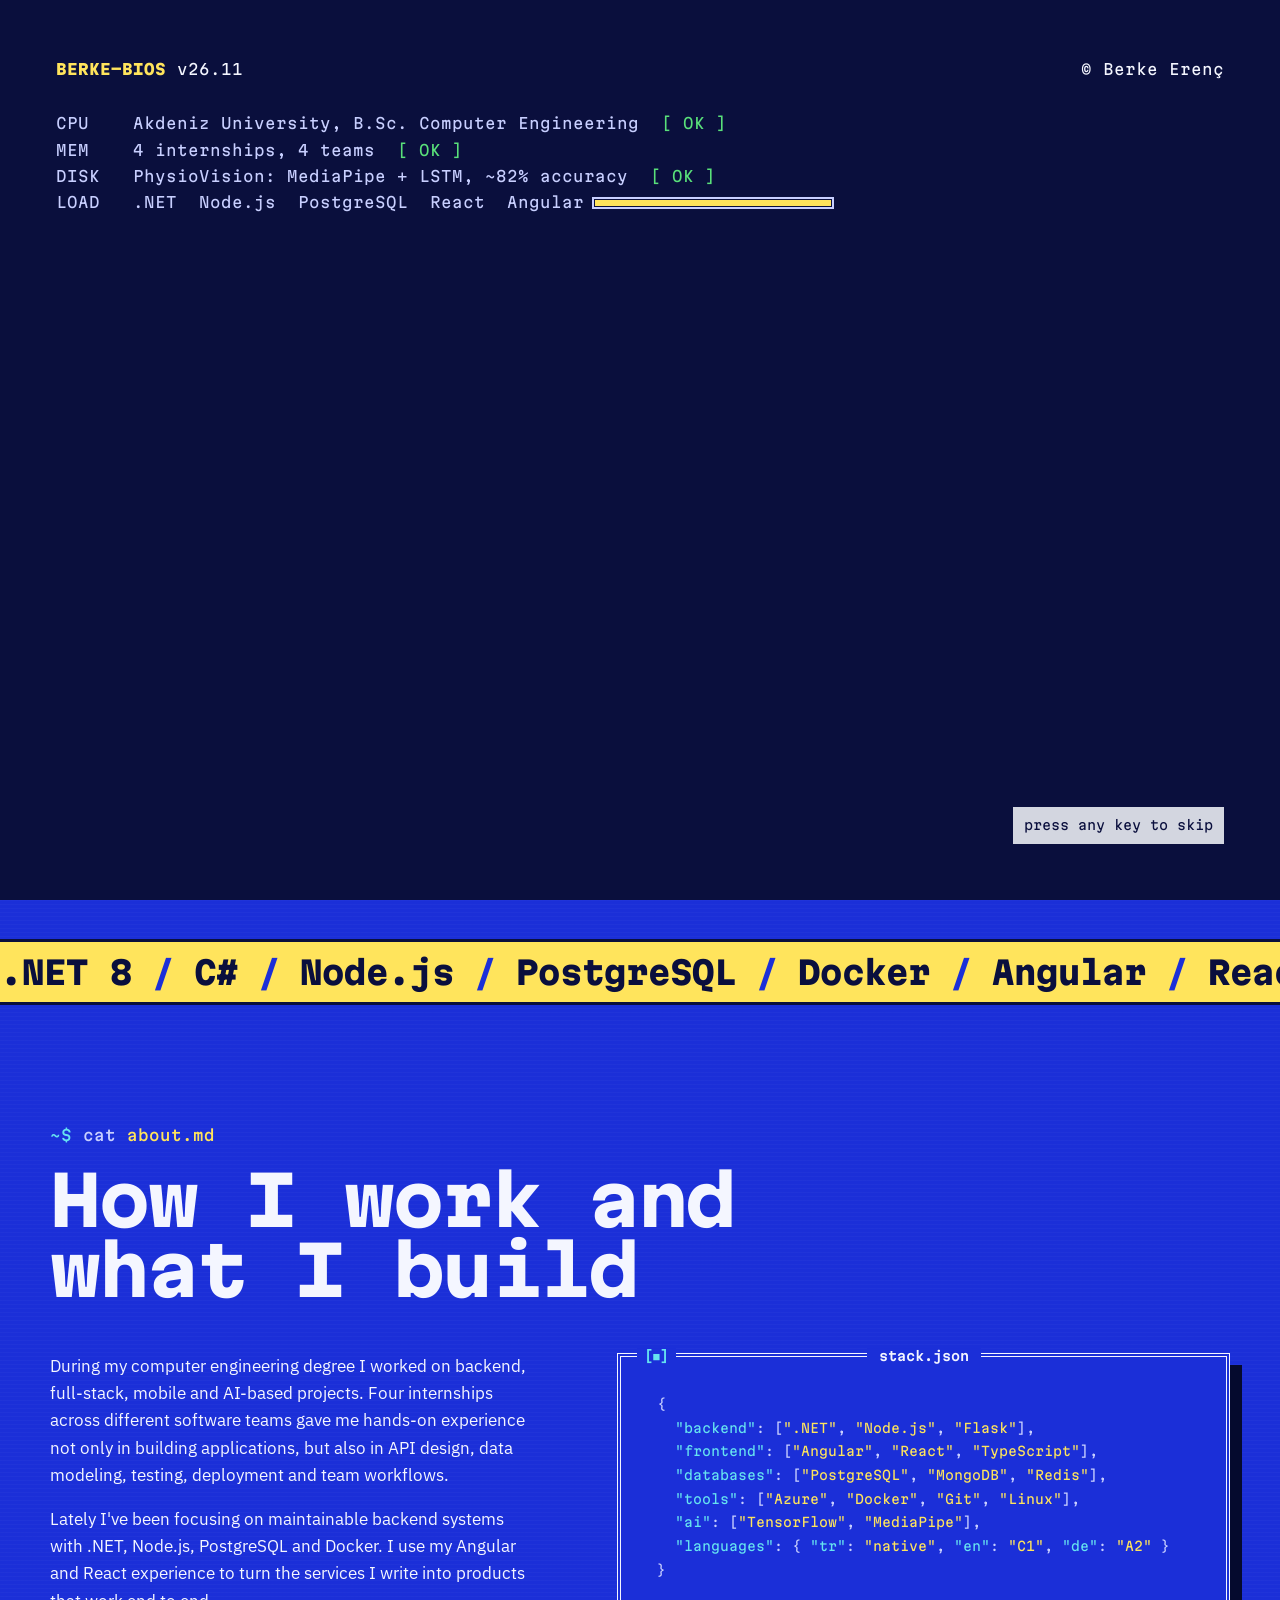
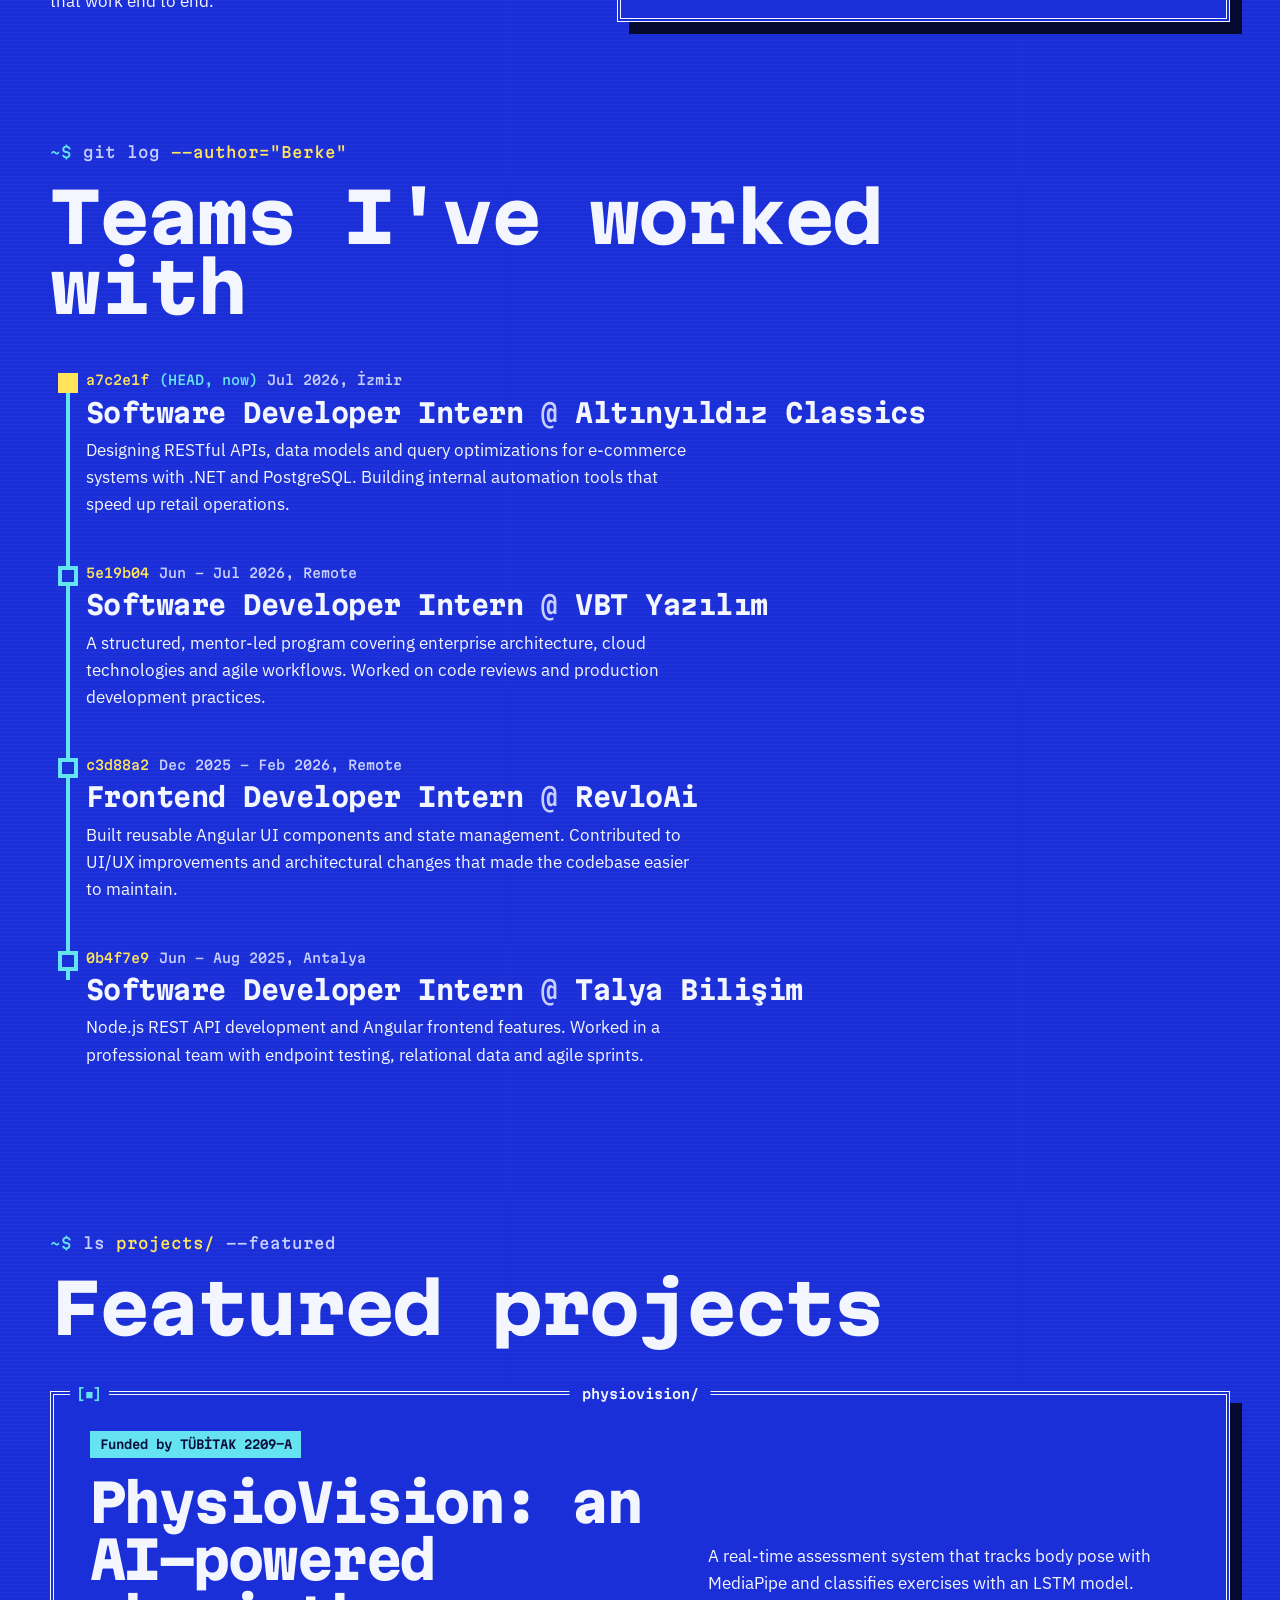
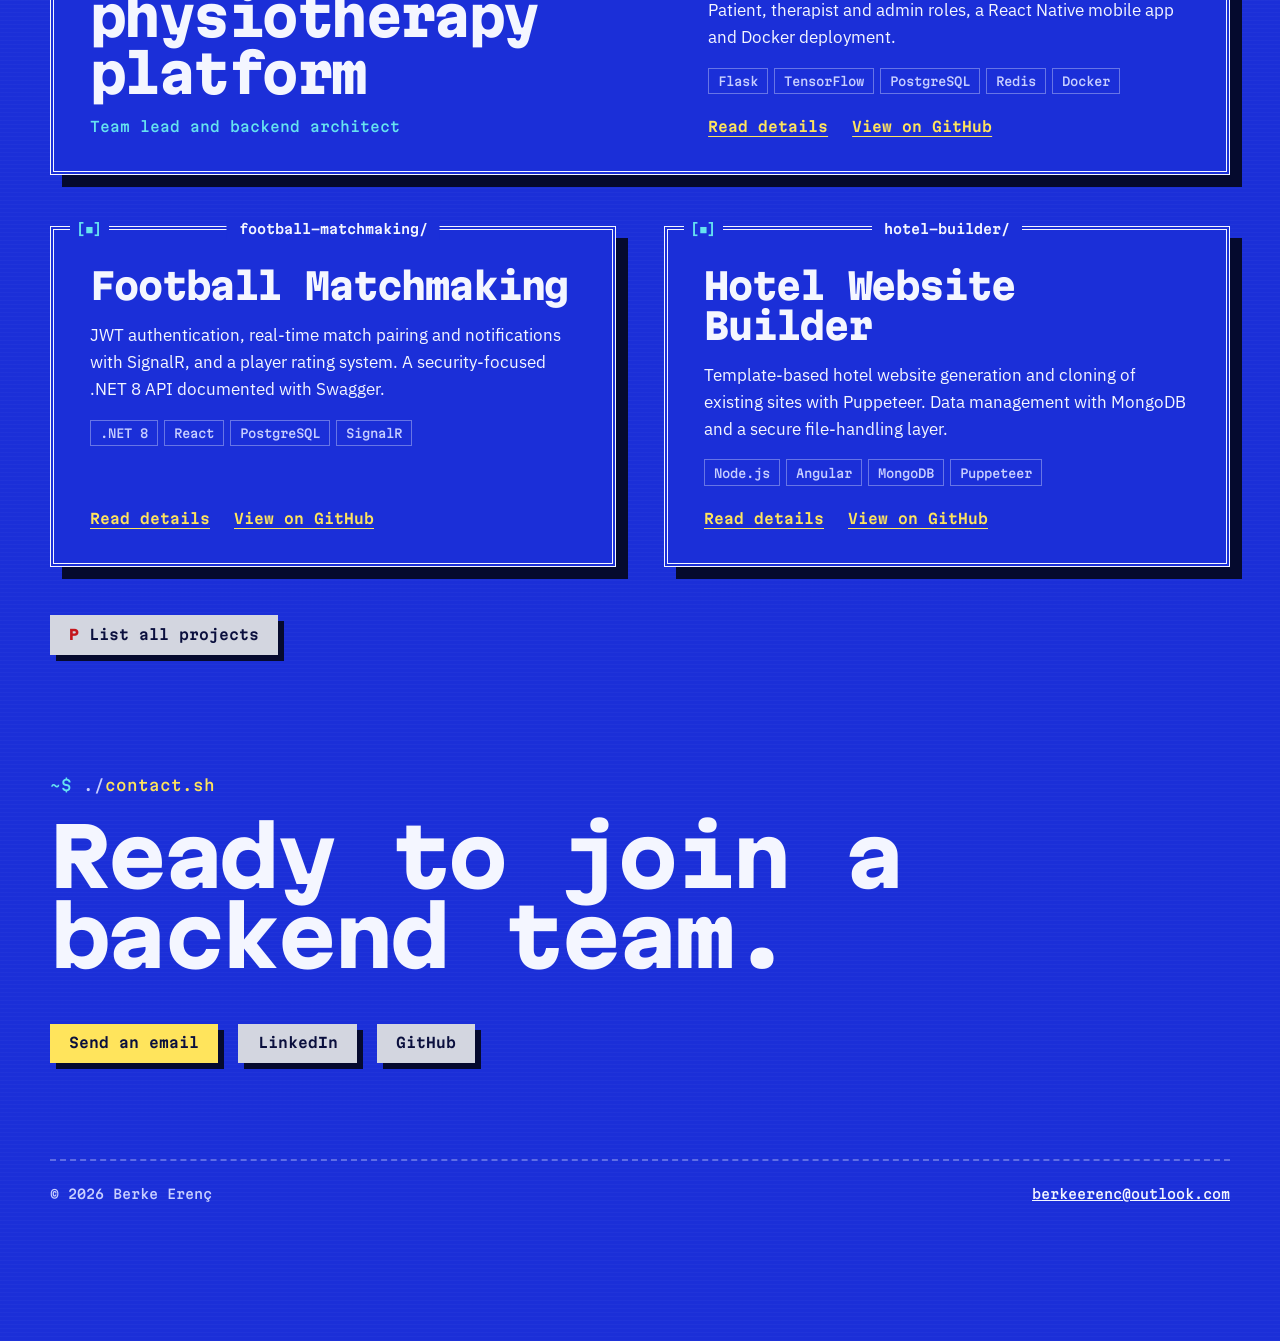
==== commit 171e08b1: "Lengthen boot intro to about 8 seconds - Slower rhythm and three more POST lines (databases, securit" ====
--- a/en/index.html
+++ b/en/index.html
@@ -24,7 +24,7 @@
   <link rel="preconnect" href="https://fonts.googleapis.com">
   <link rel="preconnect" href="https://fonts.gstatic.com" crossorigin>
   <link href="https://fonts.googleapis.com/css2?family=IBM+Plex+Sans:ital,wght@0,400;0,500;0,600;1,400&family=Martian+Mono:wdth,wght@75..112.5,100..800&display=swap" rel="stylesheet">
-  <link rel="stylesheet" href="../shared.css?v=eb35180d">
+  <link rel="stylesheet" href="../shared.css?v=7c9b3e9b">
   <style>
     /* ---------- HERO ---------- */
     .hero { padding-top: clamp(1rem, 4vw, 3rem); }
@@ -196,7 +196,7 @@
       try { seen = !!sessionStorage.getItem('berke-booted'); } catch (e) {}
       if (!seen && !matchMedia('(prefers-reduced-motion: reduce)').matches) {
         document.documentElement.classList.add('booting');
-        setTimeout(function () { document.documentElement.classList.remove('booting'); }, 4500);
+        setTimeout(function () { document.documentElement.classList.remove('booting'); }, 11000);
       }
     })();
   </script>
@@ -401,6 +401,6 @@
     </div>
   </div>
 
-  <script src="../shared.js?v=d3e19b2a" defer></script>
+  <script src="../shared.js?v=8211c854" defer></script>
 </body>
 </html>
--- a/shared.css
+++ b/shared.css
@@ -308,8 +308,12 @@
   display: inline-block; width: min(22ch, 40vw); height: .8em; vertical-align: -0.05em;
   border: 2px solid var(--muted); margin-left: .5rem; position: relative;
 }
-.boot-bar i { position: absolute; inset: 1px; right: auto; width: 0; background: var(--yellow); transition: width .55s steps(14); }
-.boot-skip { margin-top: auto; align-self: flex-end; font-size: .75rem; color: rgba(200,207,255,.6); }
+.boot-bar i { position: absolute; inset: 1px; right: auto; width: 0; background: var(--yellow); transition: width 1.3s steps(20); }
+.boot-skip {
+  margin-top: auto; align-self: flex-end;
+  font-size: .8125rem; color: var(--bar-ink); background: var(--bar);
+  padding: .45rem .7rem; animation: blink 1.6s steps(1) infinite;
+}
 /* kapanış: tüplü ekran gibi tek çizgiye söner */
 .boot.off { animation: crt-off .42s cubic-bezier(.7, 0, .3, 1) forwards; }
 @keyframes crt-off {
